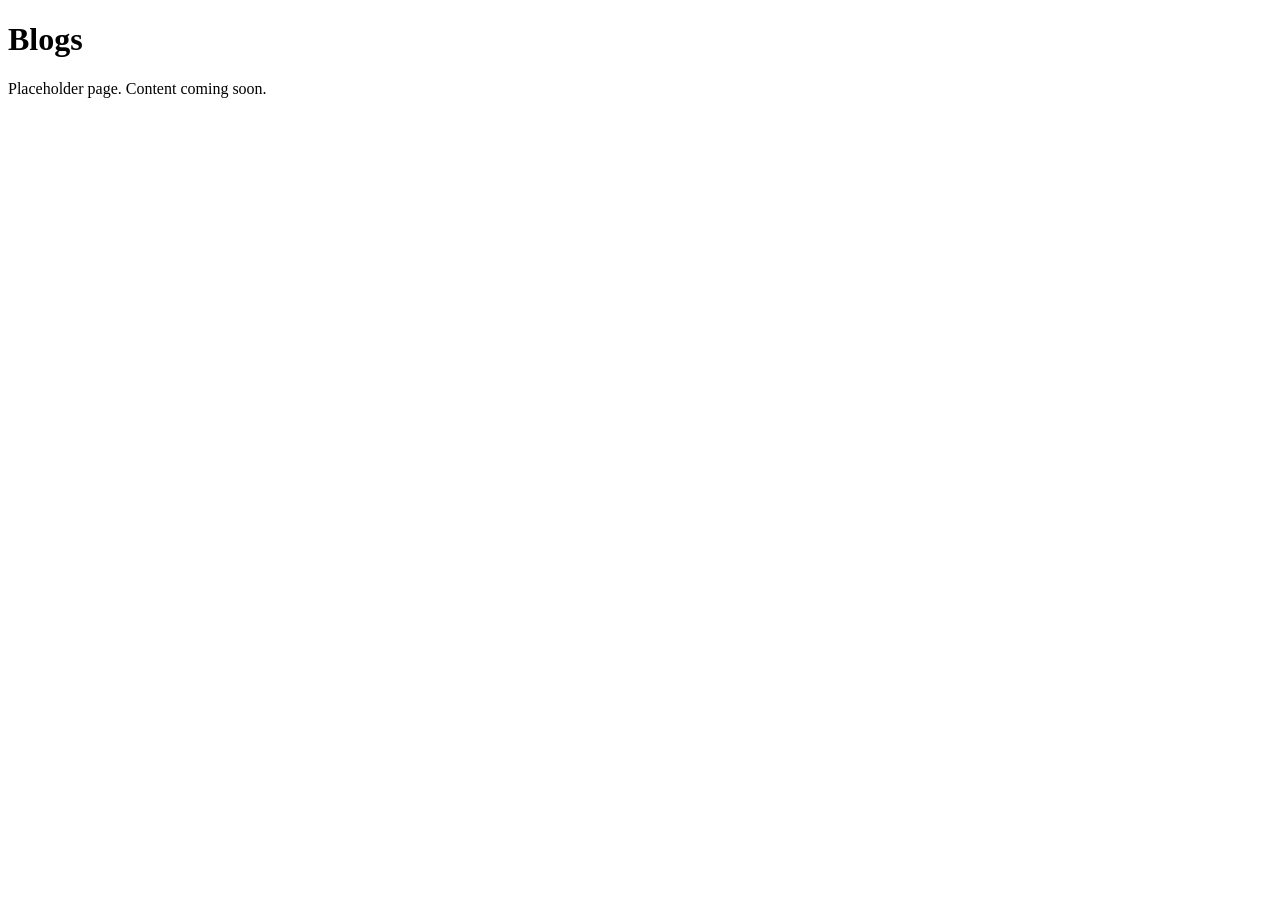
==== index.html @ 6981c480 "Add placeholder index.html" ====
<!DOCTYPE html>
<html lang="en">
<head>
    <meta charset="UTF-8">
    <meta name="viewport" content="width=device-width, initial-scale=1.0">
    <title>Blogs</title>
</head>
<body>
    <h1>Blogs</h1>
    <p>Placeholder page. Content coming soon.</p>
</body>
</html>
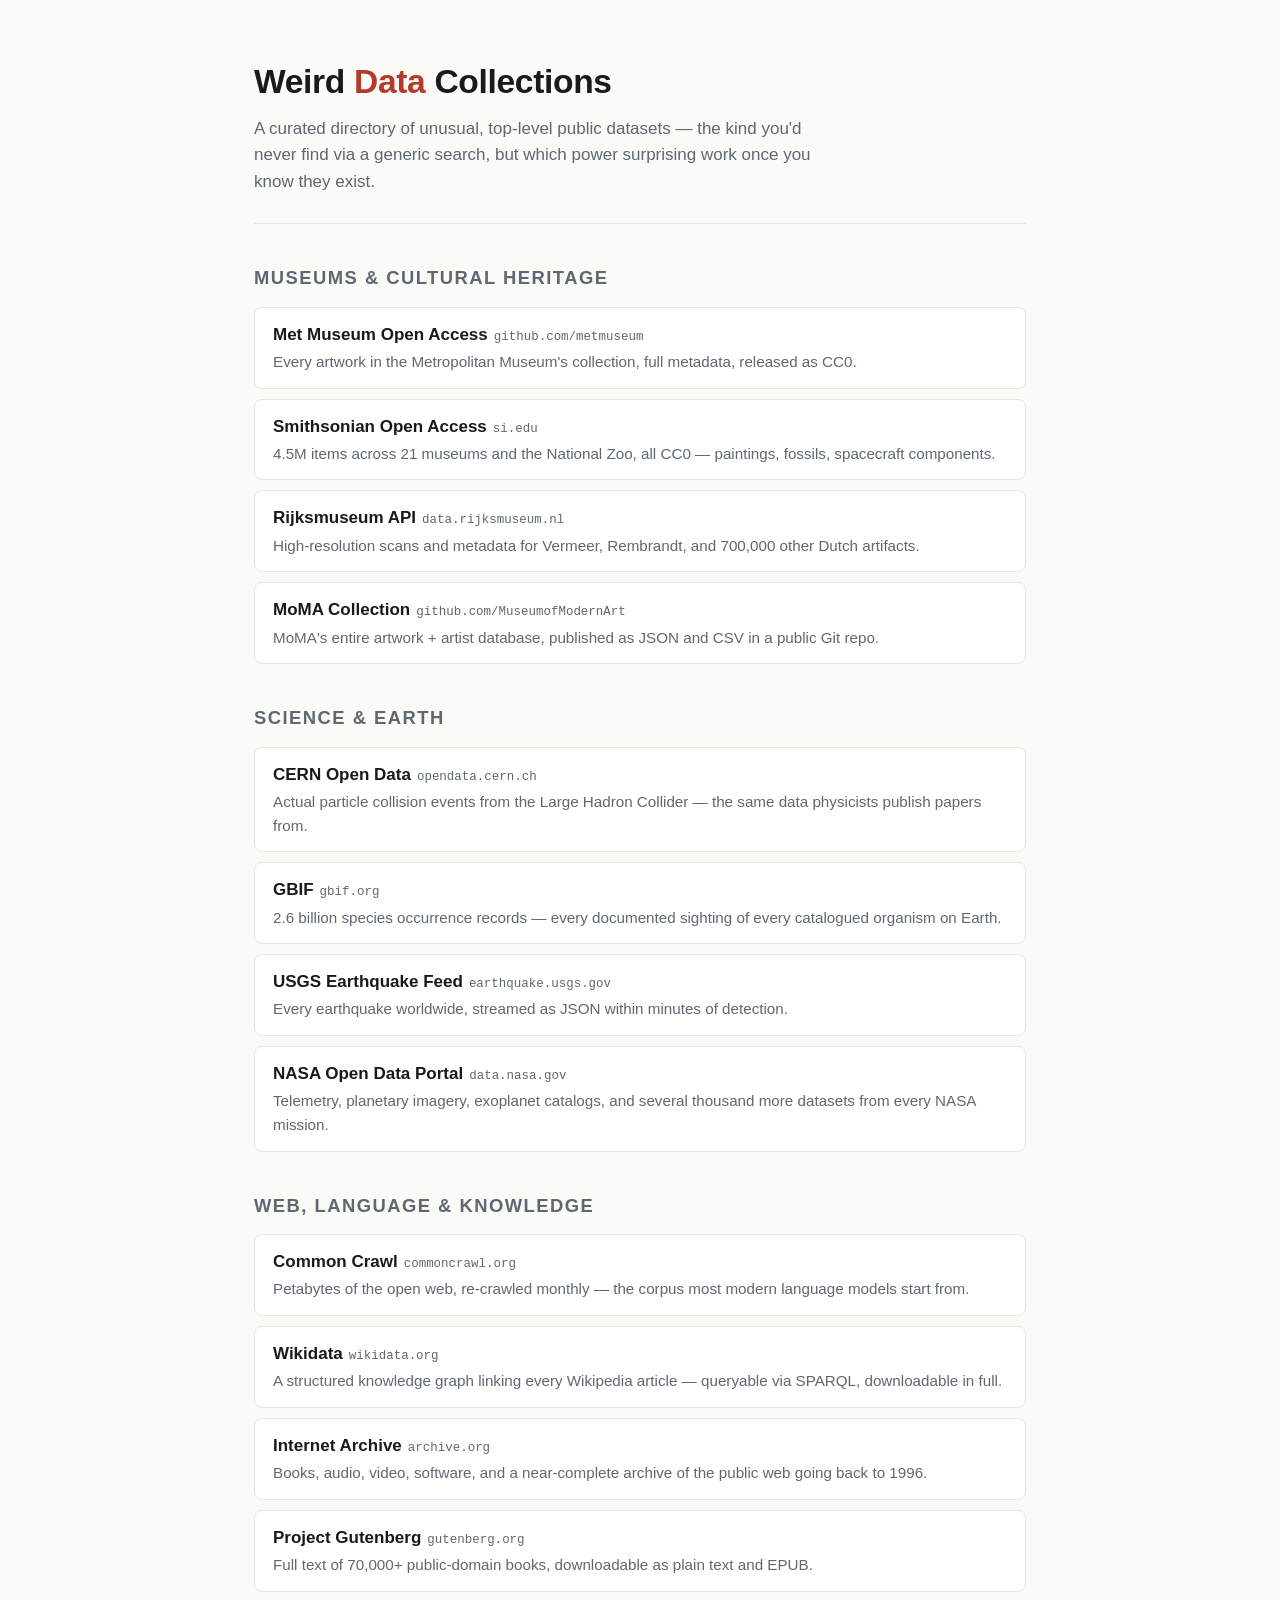
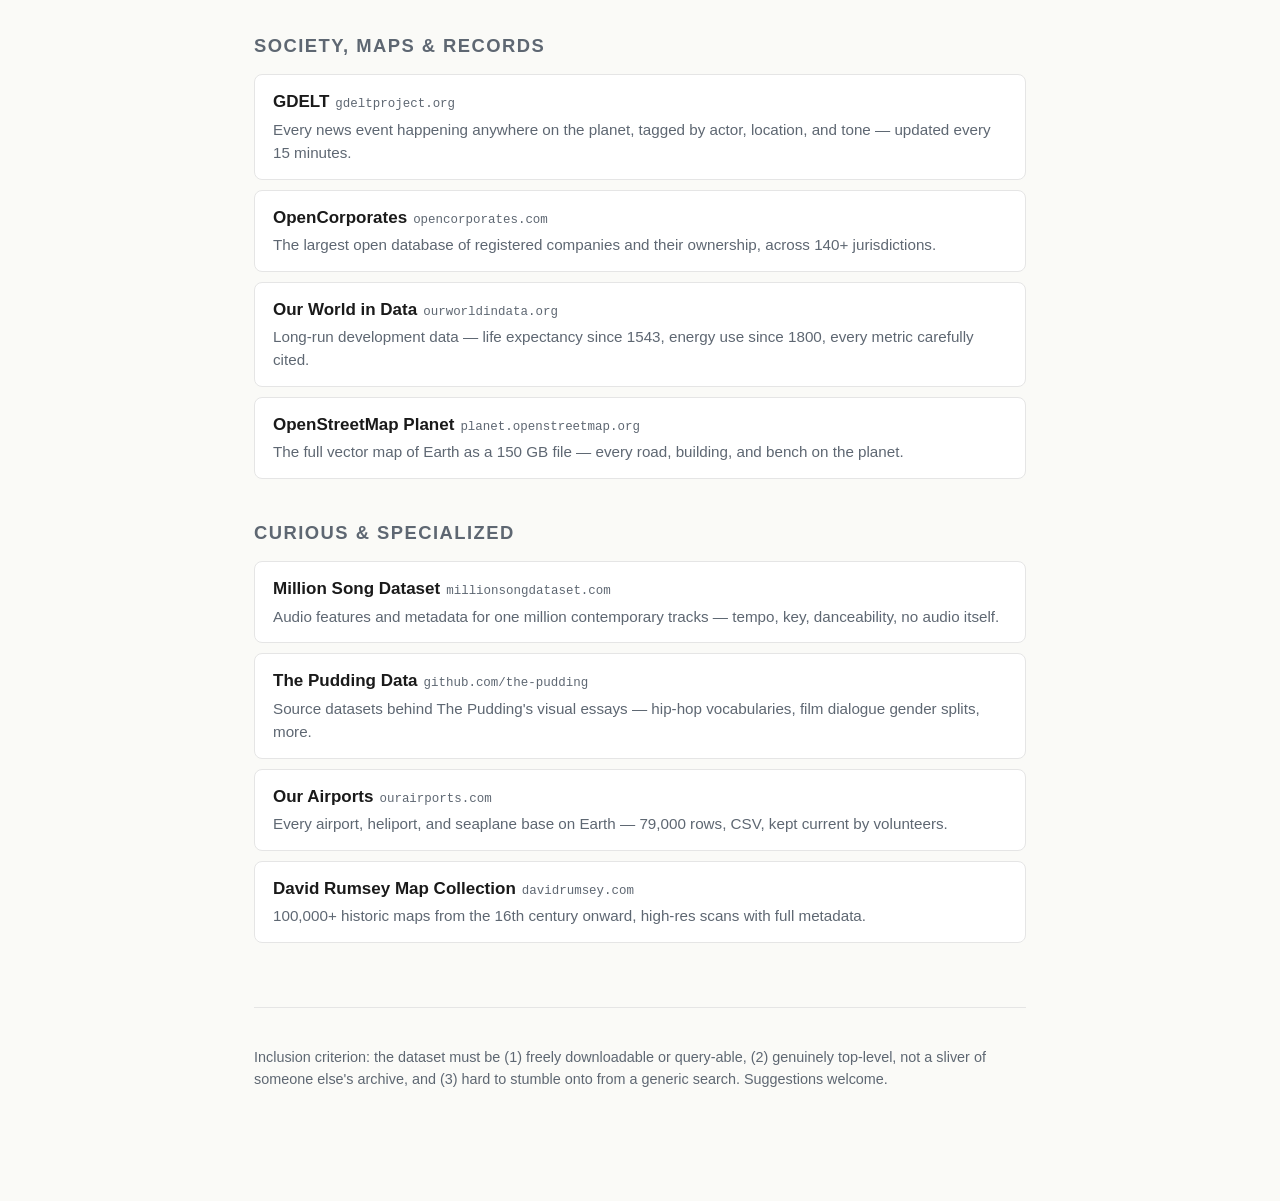
==== commit b16df243: "Replace placeholder with curated directory of unusual top-level datasets" ====
--- a/index.html
+++ b/index.html
@@ -3,10 +3,126 @@
 <head>
     <meta charset="UTF-8">
     <meta name="viewport" content="width=device-width, initial-scale=1.0">
-    <title>Blogs</title>
+    <title>Weird Data Collections — unusual, top-level public datasets</title>
+    <meta name="description" content="A curated directory of unusual, top-level public data collections: museum APIs, particle physics archives, biodiversity records, news event graphs, and more.">
+    <style>
+        :root {
+            --ink: #1a1a1a;
+            --muted: #5e6772;
+            --accent: #b53a2c;
+            --rule: #e5e5e5;
+            --bg: #fafaf7;
+            --card: #ffffff;
+        }
+        * { box-sizing: border-box; }
+        body {
+            margin: 0;
+            font-family: -apple-system, BlinkMacSystemFont, "Segoe UI", Roboto, Helvetica, Arial, sans-serif;
+            font-size: 17px;
+            line-height: 1.55;
+            color: var(--ink);
+            background: var(--bg);
+        }
+        .wrap { max-width: 820px; margin: 0 auto; padding: 56px 24px 96px; }
+        header { border-bottom: 1px solid var(--rule); padding-bottom: 28px; margin-bottom: 36px; }
+        h1 { font-size: 2.1rem; margin: 0 0 8px; letter-spacing: -0.01em; }
+        h1 .accent { color: var(--accent); }
+        .tagline { color: var(--muted); margin: 0; max-width: 60ch; }
+        h2 {
+            font-size: 1.15rem;
+            text-transform: uppercase;
+            letter-spacing: 0.08em;
+            color: var(--muted);
+            margin: 40px 0 14px;
+            font-weight: 600;
+        }
+        ul.collections { list-style: none; padding: 0; margin: 0; display: grid; gap: 10px; }
+        ul.collections li {
+            background: var(--card);
+            border: 1px solid var(--rule);
+            border-radius: 8px;
+            padding: 14px 18px;
+            transition: border-color 0.15s ease, transform 0.15s ease;
+        }
+        ul.collections li:hover { border-color: var(--accent); }
+        ul.collections a {
+            color: var(--ink);
+            text-decoration: none;
+            font-weight: 600;
+        }
+        ul.collections a:hover { color: var(--accent); }
+        ul.collections .desc {
+            display: block;
+            color: var(--muted);
+            font-size: 0.95rem;
+            margin-top: 2px;
+        }
+        ul.collections .host {
+            font-family: ui-monospace, SFMono-Regular, Menlo, monospace;
+            font-size: 0.78rem;
+            color: var(--muted);
+            margin-left: 6px;
+        }
+        footer {
+            margin-top: 64px;
+            padding-top: 24px;
+            border-top: 1px solid var(--rule);
+            color: var(--muted);
+            font-size: 0.9rem;
+        }
+        footer a { color: var(--muted); }
+    </style>
 </head>
 <body>
-    <h1>Blogs</h1>
-    <p>Placeholder page. Content coming soon.</p>
+    <div class="wrap">
+        <header>
+            <h1>Weird <span class="accent">Data</span> Collections</h1>
+            <p class="tagline">A curated directory of unusual, top-level public datasets — the kind you'd never find via a generic search, but which power surprising work once you know they exist.</p>
+        </header>
+
+        <h2>Museums &amp; Cultural Heritage</h2>
+        <ul class="collections">
+            <li><a href="https://github.com/metmuseum/openaccess">Met Museum Open Access</a><span class="host">github.com/metmuseum</span><span class="desc">Every artwork in the Metropolitan Museum's collection, full metadata, released as CC0.</span></li>
+            <li><a href="https://www.si.edu/openaccess">Smithsonian Open Access</a><span class="host">si.edu</span><span class="desc">4.5M items across 21 museums and the National Zoo, all CC0 — paintings, fossils, spacecraft components.</span></li>
+            <li><a href="https://data.rijksmuseum.nl/">Rijksmuseum API</a><span class="host">data.rijksmuseum.nl</span><span class="desc">High-resolution scans and metadata for Vermeer, Rembrandt, and 700,000 other Dutch artifacts.</span></li>
+            <li><a href="https://github.com/MuseumofModernArt/collection">MoMA Collection</a><span class="host">github.com/MuseumofModernArt</span><span class="desc">MoMA's entire artwork + artist database, published as JSON and CSV in a public Git repo.</span></li>
+        </ul>
+
+        <h2>Science &amp; Earth</h2>
+        <ul class="collections">
+            <li><a href="https://opendata.cern.ch/">CERN Open Data</a><span class="host">opendata.cern.ch</span><span class="desc">Actual particle collision events from the Large Hadron Collider — the same data physicists publish papers from.</span></li>
+            <li><a href="https://www.gbif.org/">GBIF</a><span class="host">gbif.org</span><span class="desc">2.6 billion species occurrence records — every documented sighting of every catalogued organism on Earth.</span></li>
+            <li><a href="https://earthquake.usgs.gov/earthquakes/feed/">USGS Earthquake Feed</a><span class="host">earthquake.usgs.gov</span><span class="desc">Every earthquake worldwide, streamed as JSON within minutes of detection.</span></li>
+            <li><a href="https://data.nasa.gov/">NASA Open Data Portal</a><span class="host">data.nasa.gov</span><span class="desc">Telemetry, planetary imagery, exoplanet catalogs, and several thousand more datasets from every NASA mission.</span></li>
+        </ul>
+
+        <h2>Web, Language &amp; Knowledge</h2>
+        <ul class="collections">
+            <li><a href="https://commoncrawl.org/">Common Crawl</a><span class="host">commoncrawl.org</span><span class="desc">Petabytes of the open web, re-crawled monthly — the corpus most modern language models start from.</span></li>
+            <li><a href="https://www.wikidata.org/">Wikidata</a><span class="host">wikidata.org</span><span class="desc">A structured knowledge graph linking every Wikipedia article — queryable via SPARQL, downloadable in full.</span></li>
+            <li><a href="https://archive.org/details/web">Internet Archive</a><span class="host">archive.org</span><span class="desc">Books, audio, video, software, and a near-complete archive of the public web going back to 1996.</span></li>
+            <li><a href="https://www.gutenberg.org/">Project Gutenberg</a><span class="host">gutenberg.org</span><span class="desc">Full text of 70,000+ public-domain books, downloadable as plain text and EPUB.</span></li>
+        </ul>
+
+        <h2>Society, Maps &amp; Records</h2>
+        <ul class="collections">
+            <li><a href="https://www.gdeltproject.org/">GDELT</a><span class="host">gdeltproject.org</span><span class="desc">Every news event happening anywhere on the planet, tagged by actor, location, and tone — updated every 15 minutes.</span></li>
+            <li><a href="https://opencorporates.com/">OpenCorporates</a><span class="host">opencorporates.com</span><span class="desc">The largest open database of registered companies and their ownership, across 140+ jurisdictions.</span></li>
+            <li><a href="https://ourworldindata.org/">Our World in Data</a><span class="host">ourworldindata.org</span><span class="desc">Long-run development data — life expectancy since 1543, energy use since 1800, every metric carefully cited.</span></li>
+            <li><a href="https://planet.openstreetmap.org/">OpenStreetMap Planet</a><span class="host">planet.openstreetmap.org</span><span class="desc">The full vector map of Earth as a 150 GB file — every road, building, and bench on the planet.</span></li>
+        </ul>
+
+        <h2>Curious &amp; Specialized</h2>
+        <ul class="collections">
+            <li><a href="http://millionsongdataset.com/">Million Song Dataset</a><span class="host">millionsongdataset.com</span><span class="desc">Audio features and metadata for one million contemporary tracks — tempo, key, danceability, no audio itself.</span></li>
+            <li><a href="https://github.com/the-pudding/data">The Pudding Data</a><span class="host">github.com/the-pudding</span><span class="desc">Source datasets behind The Pudding's visual essays — hip-hop vocabularies, film dialogue gender splits, more.</span></li>
+            <li><a href="https://ourairports.com/data/">Our Airports</a><span class="host">ourairports.com</span><span class="desc">Every airport, heliport, and seaplane base on Earth — 79,000 rows, CSV, kept current by volunteers.</span></li>
+            <li><a href="https://www.davidrumsey.com/">David Rumsey Map Collection</a><span class="host">davidrumsey.com</span><span class="desc">100,000+ historic maps from the 16th century onward, high-res scans with full metadata.</span></li>
+        </ul>
+
+        <footer>
+            <p>Inclusion criterion: the dataset must be (1) freely downloadable or query-able, (2) genuinely top-level, not a sliver of someone else's archive, and (3) hard to stumble onto from a generic search. Suggestions welcome.</p>
+        </footer>
+    </div>
 </body>
 </html>
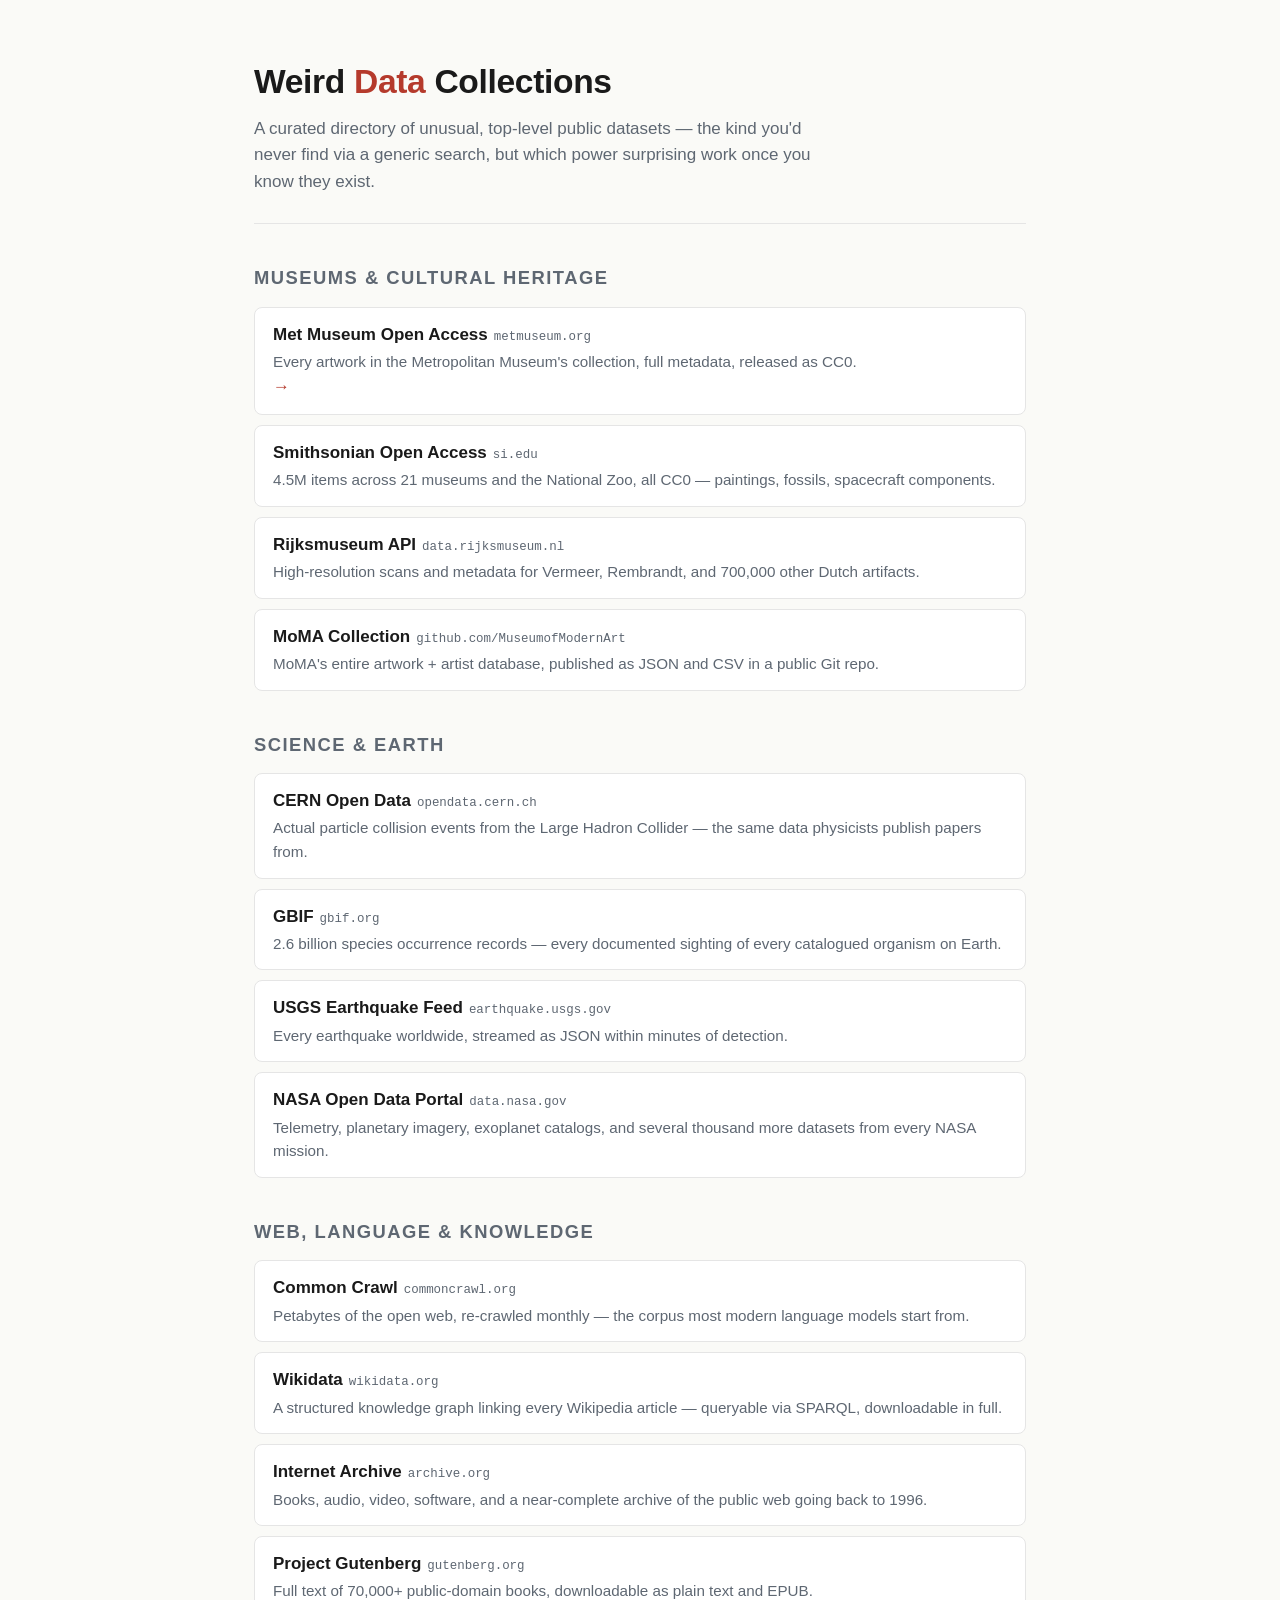
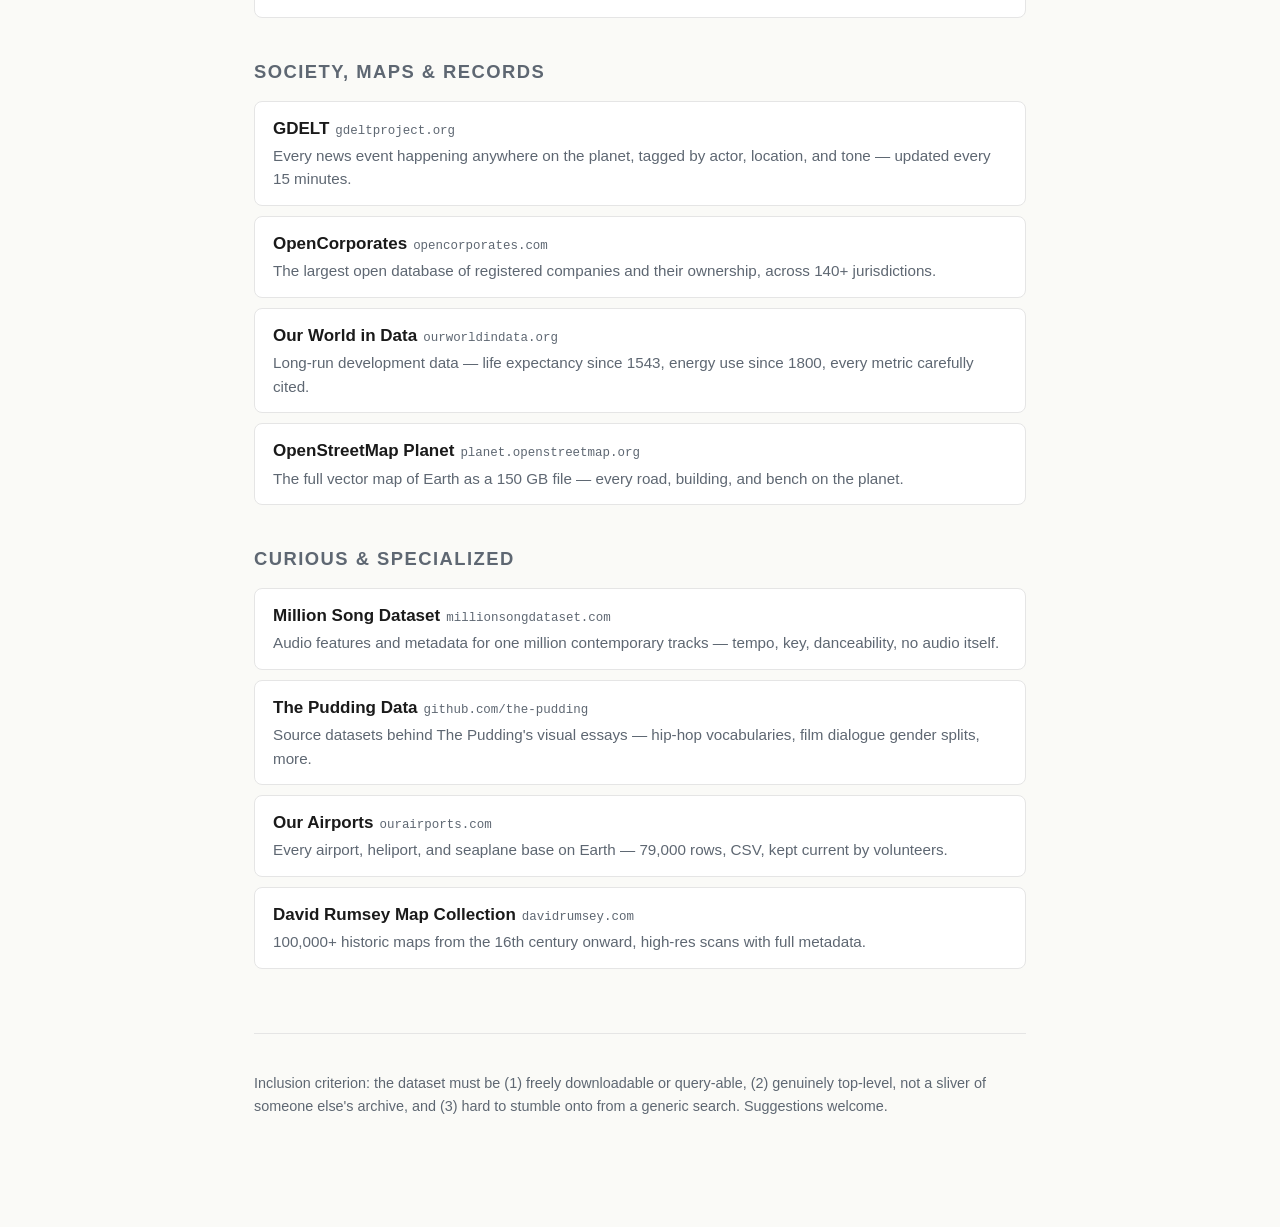
==== commit 6c37293d: "Add detail-page template + Met Museum first example; extract CSS to shared file" ====
--- a/index.html
+++ b/index.html
@@ -3,121 +3,122 @@
 <head>
     <meta charset="UTF-8">
     <meta name="viewport" content="width=device-width, initial-scale=1.0">
-    <title>Weird Data Collections — unusual, top-level public datasets</title>
-    <meta name="description" content="A curated directory of unusual, top-level public data collections: museum APIs, particle physics archives, biodiversity records, news event graphs, and more.">
-    <style>
-        :root {
-            --ink: #1a1a1a;
-            --muted: #5e6772;
-            --accent: #b53a2c;
-            --rule: #e5e5e5;
-            --bg: #fafaf7;
-            --card: #ffffff;
+    <title>Unusual Public Datasets — Curated Open Data Sources | Weird Data Collections</title>
+    <meta name="description" content="A curated directory of unusual, top-level public datasets — museum APIs, particle physics archives, biodiversity records, global news graphs, historic maps, and more open data sources for researchers and builders.">
+    <link rel="canonical" href="https://wierddatacollections.com/">
+    <meta name="robots" content="index, follow, max-image-preview:large">
+    <meta name="theme-color" content="#b53a2c">
+
+    <link rel="icon" type="image/svg+xml" href="/favicon.svg">
+    <link rel="stylesheet" href="/styles.css">
+
+    <meta property="og:type" content="website">
+    <meta property="og:site_name" content="Weird Data Collections">
+    <meta property="og:title" content="Unusual Public Datasets — Curated Open Data Sources">
+    <meta property="og:description" content="A curated directory of unusual, top-level public datasets for researchers and builders.">
+    <meta property="og:url" content="https://wierddatacollections.com/">
+    <meta property="og:image" content="https://wierddatacollections.com/og-image.png">
+    <meta property="og:image:width" content="1200">
+    <meta property="og:image:height" content="630">
+    <meta property="og:image:alt" content="Weird Data Collections — a curated directory of unusual top-level public datasets">
+
+    <meta name="twitter:card" content="summary_large_image">
+    <meta name="twitter:title" content="Unusual Public Datasets — Curated Open Data Sources">
+    <meta name="twitter:description" content="A curated directory of unusual, top-level public datasets for researchers and builders.">
+    <meta name="twitter:image" content="https://wierddatacollections.com/og-image.png">
+
+    <script type="application/ld+json">
+    {
+        "@context": "https://schema.org",
+        "@type": "WebSite",
+        "name": "Weird Data Collections",
+        "alternateName": "Unusual Public Datasets",
+        "url": "https://wierddatacollections.com/",
+        "description": "A curated directory of unusual, top-level public datasets for researchers and builders.",
+        "potentialAction": {
+            "@type": "SearchAction",
+            "target": "https://wierddatacollections.com/?q={search_term_string}",
+            "query-input": "required name=search_term_string"
         }
-        * { box-sizing: border-box; }
-        body {
-            margin: 0;
-            font-family: -apple-system, BlinkMacSystemFont, "Segoe UI", Roboto, Helvetica, Arial, sans-serif;
-            font-size: 17px;
-            line-height: 1.55;
-            color: var(--ink);
-            background: var(--bg);
-        }
-        .wrap { max-width: 820px; margin: 0 auto; padding: 56px 24px 96px; }
-        header { border-bottom: 1px solid var(--rule); padding-bottom: 28px; margin-bottom: 36px; }
-        h1 { font-size: 2.1rem; margin: 0 0 8px; letter-spacing: -0.01em; }
-        h1 .accent { color: var(--accent); }
-        .tagline { color: var(--muted); margin: 0; max-width: 60ch; }
-        h2 {
-            font-size: 1.15rem;
-            text-transform: uppercase;
-            letter-spacing: 0.08em;
-            color: var(--muted);
-            margin: 40px 0 14px;
-            font-weight: 600;
-        }
-        ul.collections { list-style: none; padding: 0; margin: 0; display: grid; gap: 10px; }
-        ul.collections li {
-            background: var(--card);
-            border: 1px solid var(--rule);
-            border-radius: 8px;
-            padding: 14px 18px;
-            transition: border-color 0.15s ease, transform 0.15s ease;
-        }
-        ul.collections li:hover { border-color: var(--accent); }
-        ul.collections a {
-            color: var(--ink);
-            text-decoration: none;
-            font-weight: 600;
-        }
-        ul.collections a:hover { color: var(--accent); }
-        ul.collections .desc {
-            display: block;
-            color: var(--muted);
-            font-size: 0.95rem;
-            margin-top: 2px;
-        }
-        ul.collections .host {
-            font-family: ui-monospace, SFMono-Regular, Menlo, monospace;
-            font-size: 0.78rem;
-            color: var(--muted);
-            margin-left: 6px;
-        }
-        footer {
-            margin-top: 64px;
-            padding-top: 24px;
-            border-top: 1px solid var(--rule);
-            color: var(--muted);
-            font-size: 0.9rem;
-        }
-        footer a { color: var(--muted); }
-    </style>
+    }
+    </script>
+    <script type="application/ld+json">
+    {
+        "@context": "https://schema.org",
+        "@type": "ItemList",
+        "name": "Curated unusual public datasets",
+        "description": "Top-level open data collections grouped by domain.",
+        "numberOfItems": 20,
+        "itemListElement": [
+            { "@type": "ListItem", "position": 1, "name": "Met Museum Open Access", "url": "https://wierddatacollections.com/datasets/met-museum-open-access/" },
+            { "@type": "ListItem", "position": 2, "name": "Smithsonian Open Access", "url": "https://www.si.edu/openaccess" },
+            { "@type": "ListItem", "position": 3, "name": "Rijksmuseum API", "url": "https://data.rijksmuseum.nl/" },
+            { "@type": "ListItem", "position": 4, "name": "MoMA Collection", "url": "https://github.com/MuseumofModernArt/collection" },
+            { "@type": "ListItem", "position": 5, "name": "CERN Open Data", "url": "https://opendata.cern.ch/" },
+            { "@type": "ListItem", "position": 6, "name": "GBIF", "url": "https://www.gbif.org/" },
+            { "@type": "ListItem", "position": 7, "name": "USGS Earthquake Feed", "url": "https://earthquake.usgs.gov/earthquakes/feed/" },
+            { "@type": "ListItem", "position": 8, "name": "NASA Open Data Portal", "url": "https://data.nasa.gov/" },
+            { "@type": "ListItem", "position": 9, "name": "Common Crawl", "url": "https://commoncrawl.org/" },
+            { "@type": "ListItem", "position": 10, "name": "Wikidata", "url": "https://www.wikidata.org/" },
+            { "@type": "ListItem", "position": 11, "name": "Internet Archive", "url": "https://archive.org/details/web" },
+            { "@type": "ListItem", "position": 12, "name": "Project Gutenberg", "url": "https://www.gutenberg.org/" },
+            { "@type": "ListItem", "position": 13, "name": "GDELT", "url": "https://www.gdeltproject.org/" },
+            { "@type": "ListItem", "position": 14, "name": "OpenCorporates", "url": "https://opencorporates.com/" },
+            { "@type": "ListItem", "position": 15, "name": "Our World in Data", "url": "https://ourworldindata.org/" },
+            { "@type": "ListItem", "position": 16, "name": "OpenStreetMap Planet", "url": "https://planet.openstreetmap.org/" },
+            { "@type": "ListItem", "position": 17, "name": "Million Song Dataset", "url": "http://millionsongdataset.com/" },
+            { "@type": "ListItem", "position": 18, "name": "The Pudding Data", "url": "https://github.com/the-pudding/data" },
+            { "@type": "ListItem", "position": 19, "name": "Our Airports", "url": "https://ourairports.com/data/" },
+            { "@type": "ListItem", "position": 20, "name": "David Rumsey Map Collection", "url": "https://www.davidrumsey.com/" }
+        ]
+    }
+    </script>
 </head>
 <body>
     <div class="wrap">
-        <header>
-            <h1>Weird <span class="accent">Data</span> Collections</h1>
+        <header class="site">
+            <h1><a href="/">Weird <span class="accent">Data</span> Collections</a></h1>
             <p class="tagline">A curated directory of unusual, top-level public datasets — the kind you'd never find via a generic search, but which power surprising work once you know they exist.</p>
         </header>
 
         <h2>Museums &amp; Cultural Heritage</h2>
         <ul class="collections">
-            <li><a href="https://github.com/metmuseum/openaccess">Met Museum Open Access</a><span class="host">github.com/metmuseum</span><span class="desc">Every artwork in the Metropolitan Museum's collection, full metadata, released as CC0.</span></li>
-            <li><a href="https://www.si.edu/openaccess">Smithsonian Open Access</a><span class="host">si.edu</span><span class="desc">4.5M items across 21 museums and the National Zoo, all CC0 — paintings, fossils, spacecraft components.</span></li>
-            <li><a href="https://data.rijksmuseum.nl/">Rijksmuseum API</a><span class="host">data.rijksmuseum.nl</span><span class="desc">High-resolution scans and metadata for Vermeer, Rembrandt, and 700,000 other Dutch artifacts.</span></li>
-            <li><a href="https://github.com/MuseumofModernArt/collection">MoMA Collection</a><span class="host">github.com/MuseumofModernArt</span><span class="desc">MoMA's entire artwork + artist database, published as JSON and CSV in a public Git repo.</span></li>
+            <li class="has-detail"><a class="title" href="/datasets/met-museum-open-access/">Met Museum Open Access</a><span class="host">metmuseum.org</span><span class="desc">Every artwork in the Metropolitan Museum's collection, full metadata, released as CC0.</span></li>
+            <li><a class="title" href="https://www.si.edu/openaccess">Smithsonian Open Access</a><span class="host">si.edu</span><span class="desc">4.5M items across 21 museums and the National Zoo, all CC0 — paintings, fossils, spacecraft components.</span></li>
+            <li><a class="title" href="https://data.rijksmuseum.nl/">Rijksmuseum API</a><span class="host">data.rijksmuseum.nl</span><span class="desc">High-resolution scans and metadata for Vermeer, Rembrandt, and 700,000 other Dutch artifacts.</span></li>
+            <li><a class="title" href="https://github.com/MuseumofModernArt/collection">MoMA Collection</a><span class="host">github.com/MuseumofModernArt</span><span class="desc">MoMA's entire artwork + artist database, published as JSON and CSV in a public Git repo.</span></li>
         </ul>
 
         <h2>Science &amp; Earth</h2>
         <ul class="collections">
-            <li><a href="https://opendata.cern.ch/">CERN Open Data</a><span class="host">opendata.cern.ch</span><span class="desc">Actual particle collision events from the Large Hadron Collider — the same data physicists publish papers from.</span></li>
-            <li><a href="https://www.gbif.org/">GBIF</a><span class="host">gbif.org</span><span class="desc">2.6 billion species occurrence records — every documented sighting of every catalogued organism on Earth.</span></li>
-            <li><a href="https://earthquake.usgs.gov/earthquakes/feed/">USGS Earthquake Feed</a><span class="host">earthquake.usgs.gov</span><span class="desc">Every earthquake worldwide, streamed as JSON within minutes of detection.</span></li>
-            <li><a href="https://data.nasa.gov/">NASA Open Data Portal</a><span class="host">data.nasa.gov</span><span class="desc">Telemetry, planetary imagery, exoplanet catalogs, and several thousand more datasets from every NASA mission.</span></li>
+            <li><a class="title" href="https://opendata.cern.ch/">CERN Open Data</a><span class="host">opendata.cern.ch</span><span class="desc">Actual particle collision events from the Large Hadron Collider — the same data physicists publish papers from.</span></li>
+            <li><a class="title" href="https://www.gbif.org/">GBIF</a><span class="host">gbif.org</span><span class="desc">2.6 billion species occurrence records — every documented sighting of every catalogued organism on Earth.</span></li>
+            <li><a class="title" href="https://earthquake.usgs.gov/earthquakes/feed/">USGS Earthquake Feed</a><span class="host">earthquake.usgs.gov</span><span class="desc">Every earthquake worldwide, streamed as JSON within minutes of detection.</span></li>
+            <li><a class="title" href="https://data.nasa.gov/">NASA Open Data Portal</a><span class="host">data.nasa.gov</span><span class="desc">Telemetry, planetary imagery, exoplanet catalogs, and several thousand more datasets from every NASA mission.</span></li>
         </ul>
 
         <h2>Web, Language &amp; Knowledge</h2>
         <ul class="collections">
-            <li><a href="https://commoncrawl.org/">Common Crawl</a><span class="host">commoncrawl.org</span><span class="desc">Petabytes of the open web, re-crawled monthly — the corpus most modern language models start from.</span></li>
-            <li><a href="https://www.wikidata.org/">Wikidata</a><span class="host">wikidata.org</span><span class="desc">A structured knowledge graph linking every Wikipedia article — queryable via SPARQL, downloadable in full.</span></li>
-            <li><a href="https://archive.org/details/web">Internet Archive</a><span class="host">archive.org</span><span class="desc">Books, audio, video, software, and a near-complete archive of the public web going back to 1996.</span></li>
-            <li><a href="https://www.gutenberg.org/">Project Gutenberg</a><span class="host">gutenberg.org</span><span class="desc">Full text of 70,000+ public-domain books, downloadable as plain text and EPUB.</span></li>
+            <li><a class="title" href="https://commoncrawl.org/">Common Crawl</a><span class="host">commoncrawl.org</span><span class="desc">Petabytes of the open web, re-crawled monthly — the corpus most modern language models start from.</span></li>
+            <li><a class="title" href="https://www.wikidata.org/">Wikidata</a><span class="host">wikidata.org</span><span class="desc">A structured knowledge graph linking every Wikipedia article — queryable via SPARQL, downloadable in full.</span></li>
+            <li><a class="title" href="https://archive.org/details/web">Internet Archive</a><span class="host">archive.org</span><span class="desc">Books, audio, video, software, and a near-complete archive of the public web going back to 1996.</span></li>
+            <li><a class="title" href="https://www.gutenberg.org/">Project Gutenberg</a><span class="host">gutenberg.org</span><span class="desc">Full text of 70,000+ public-domain books, downloadable as plain text and EPUB.</span></li>
         </ul>
 
         <h2>Society, Maps &amp; Records</h2>
         <ul class="collections">
-            <li><a href="https://www.gdeltproject.org/">GDELT</a><span class="host">gdeltproject.org</span><span class="desc">Every news event happening anywhere on the planet, tagged by actor, location, and tone — updated every 15 minutes.</span></li>
-            <li><a href="https://opencorporates.com/">OpenCorporates</a><span class="host">opencorporates.com</span><span class="desc">The largest open database of registered companies and their ownership, across 140+ jurisdictions.</span></li>
-            <li><a href="https://ourworldindata.org/">Our World in Data</a><span class="host">ourworldindata.org</span><span class="desc">Long-run development data — life expectancy since 1543, energy use since 1800, every metric carefully cited.</span></li>
-            <li><a href="https://planet.openstreetmap.org/">OpenStreetMap Planet</a><span class="host">planet.openstreetmap.org</span><span class="desc">The full vector map of Earth as a 150 GB file — every road, building, and bench on the planet.</span></li>
+            <li><a class="title" href="https://www.gdeltproject.org/">GDELT</a><span class="host">gdeltproject.org</span><span class="desc">Every news event happening anywhere on the planet, tagged by actor, location, and tone — updated every 15 minutes.</span></li>
+            <li><a class="title" href="https://opencorporates.com/">OpenCorporates</a><span class="host">opencorporates.com</span><span class="desc">The largest open database of registered companies and their ownership, across 140+ jurisdictions.</span></li>
+            <li><a class="title" href="https://ourworldindata.org/">Our World in Data</a><span class="host">ourworldindata.org</span><span class="desc">Long-run development data — life expectancy since 1543, energy use since 1800, every metric carefully cited.</span></li>
+            <li><a class="title" href="https://planet.openstreetmap.org/">OpenStreetMap Planet</a><span class="host">planet.openstreetmap.org</span><span class="desc">The full vector map of Earth as a 150 GB file — every road, building, and bench on the planet.</span></li>
         </ul>
 
         <h2>Curious &amp; Specialized</h2>
         <ul class="collections">
-            <li><a href="http://millionsongdataset.com/">Million Song Dataset</a><span class="host">millionsongdataset.com</span><span class="desc">Audio features and metadata for one million contemporary tracks — tempo, key, danceability, no audio itself.</span></li>
-            <li><a href="https://github.com/the-pudding/data">The Pudding Data</a><span class="host">github.com/the-pudding</span><span class="desc">Source datasets behind The Pudding's visual essays — hip-hop vocabularies, film dialogue gender splits, more.</span></li>
-            <li><a href="https://ourairports.com/data/">Our Airports</a><span class="host">ourairports.com</span><span class="desc">Every airport, heliport, and seaplane base on Earth — 79,000 rows, CSV, kept current by volunteers.</span></li>
-            <li><a href="https://www.davidrumsey.com/">David Rumsey Map Collection</a><span class="host">davidrumsey.com</span><span class="desc">100,000+ historic maps from the 16th century onward, high-res scans with full metadata.</span></li>
+            <li><a class="title" href="http://millionsongdataset.com/">Million Song Dataset</a><span class="host">millionsongdataset.com</span><span class="desc">Audio features and metadata for one million contemporary tracks — tempo, key, danceability, no audio itself.</span></li>
+            <li><a class="title" href="https://github.com/the-pudding/data">The Pudding Data</a><span class="host">github.com/the-pudding</span><span class="desc">Source datasets behind The Pudding's visual essays — hip-hop vocabularies, film dialogue gender splits, more.</span></li>
+            <li><a class="title" href="https://ourairports.com/data/">Our Airports</a><span class="host">ourairports.com</span><span class="desc">Every airport, heliport, and seaplane base on Earth — 79,000 rows, CSV, kept current by volunteers.</span></li>
+            <li><a class="title" href="https://www.davidrumsey.com/">David Rumsey Map Collection</a><span class="host">davidrumsey.com</span><span class="desc">100,000+ historic maps from the 16th century onward, high-res scans with full metadata.</span></li>
         </ul>
 
         <footer>
--- a/styles.css
+++ b/styles.css
@@ -0,0 +1,132 @@
+:root {
+    --ink: #1a1a1a;
+    --muted: #5e6772;
+    --accent: #b53a2c;
+    --rule: #e5e5e5;
+    --bg: #fafaf7;
+    --card: #ffffff;
+}
+* { box-sizing: border-box; }
+body {
+    margin: 0;
+    font-family: -apple-system, BlinkMacSystemFont, "Segoe UI", Roboto, Helvetica, Arial, sans-serif;
+    font-size: 17px;
+    line-height: 1.55;
+    color: var(--ink);
+    background: var(--bg);
+}
+.wrap { max-width: 820px; margin: 0 auto; padding: 56px 24px 96px; }
+
+a { color: var(--accent); }
+
+header.site { border-bottom: 1px solid var(--rule); padding-bottom: 28px; margin-bottom: 36px; }
+header.site h1 { font-size: 2.1rem; margin: 0 0 8px; letter-spacing: -0.01em; }
+header.site h1 a { color: var(--ink); text-decoration: none; }
+header.site h1 .accent { color: var(--accent); }
+header.site .tagline { color: var(--muted); margin: 0; max-width: 60ch; }
+
+h2 {
+    font-size: 1.15rem;
+    text-transform: uppercase;
+    letter-spacing: 0.08em;
+    color: var(--muted);
+    margin: 40px 0 14px;
+    font-weight: 600;
+}
+
+ul.collections { list-style: none; padding: 0; margin: 0; display: grid; gap: 10px; }
+ul.collections li {
+    background: var(--card);
+    border: 1px solid var(--rule);
+    border-radius: 8px;
+    padding: 14px 18px;
+    transition: border-color 0.15s ease;
+}
+ul.collections li:hover { border-color: var(--accent); }
+ul.collections a.title {
+    color: var(--ink);
+    text-decoration: none;
+    font-weight: 600;
+}
+ul.collections a.title:hover { color: var(--accent); }
+ul.collections .desc {
+    display: block;
+    color: var(--muted);
+    font-size: 0.95rem;
+    margin-top: 2px;
+}
+ul.collections .host {
+    font-family: ui-monospace, SFMono-Regular, Menlo, monospace;
+    font-size: 0.78rem;
+    color: var(--muted);
+    margin-left: 6px;
+}
+ul.collections .has-detail::after {
+    content: " →";
+    color: var(--accent);
+    font-weight: 600;
+}
+
+nav.crumb { font-size: 0.9rem; color: var(--muted); margin-bottom: 24px; }
+nav.crumb a { color: var(--muted); text-decoration: none; border-bottom: 1px dotted var(--muted); }
+nav.crumb a:hover { color: var(--accent); border-bottom-color: var(--accent); }
+
+article h1 { font-size: 2.2rem; margin: 0 0 6px; letter-spacing: -0.01em; }
+article .subtitle { color: var(--muted); margin: 0 0 36px; font-size: 1.05rem; max-width: 60ch; }
+article h3 { margin-top: 40px; font-size: 1.25rem; }
+article p { margin: 14px 0; }
+article ul.body { padding-left: 22px; }
+article ul.body li { margin: 6px 0; }
+article code, article pre {
+    font-family: ui-monospace, SFMono-Regular, Menlo, monospace;
+    font-size: 0.9em;
+}
+article pre {
+    background: #f3f1ec;
+    padding: 14px 16px;
+    border-radius: 6px;
+    overflow-x: auto;
+    line-height: 1.45;
+}
+article code:not(pre code) {
+    background: #f3f1ec;
+    padding: 1px 6px;
+    border-radius: 3px;
+}
+
+table.facts {
+    width: 100%;
+    border-collapse: collapse;
+    margin: 24px 0;
+    background: var(--card);
+    border: 1px solid var(--rule);
+    border-radius: 8px;
+    overflow: hidden;
+}
+table.facts th, table.facts td {
+    text-align: left;
+    padding: 10px 14px;
+    border-bottom: 1px solid var(--rule);
+    font-size: 0.95rem;
+}
+table.facts tr:last-child th, table.facts tr:last-child td { border-bottom: 0; }
+table.facts th {
+    width: 32%;
+    color: var(--muted);
+    font-weight: 500;
+    background: #f7f5f0;
+}
+
+.sources { margin-top: 36px; padding: 18px 20px; background: var(--card); border: 1px solid var(--rule); border-radius: 8px; }
+.sources h3 { margin: 0 0 10px; font-size: 1rem; text-transform: uppercase; letter-spacing: 0.08em; color: var(--muted); }
+.sources ul { margin: 0; padding-left: 20px; }
+.sources li { margin: 4px 0; }
+
+footer {
+    margin-top: 64px;
+    padding-top: 24px;
+    border-top: 1px solid var(--rule);
+    color: var(--muted);
+    font-size: 0.9rem;
+}
+footer a { color: var(--muted); }
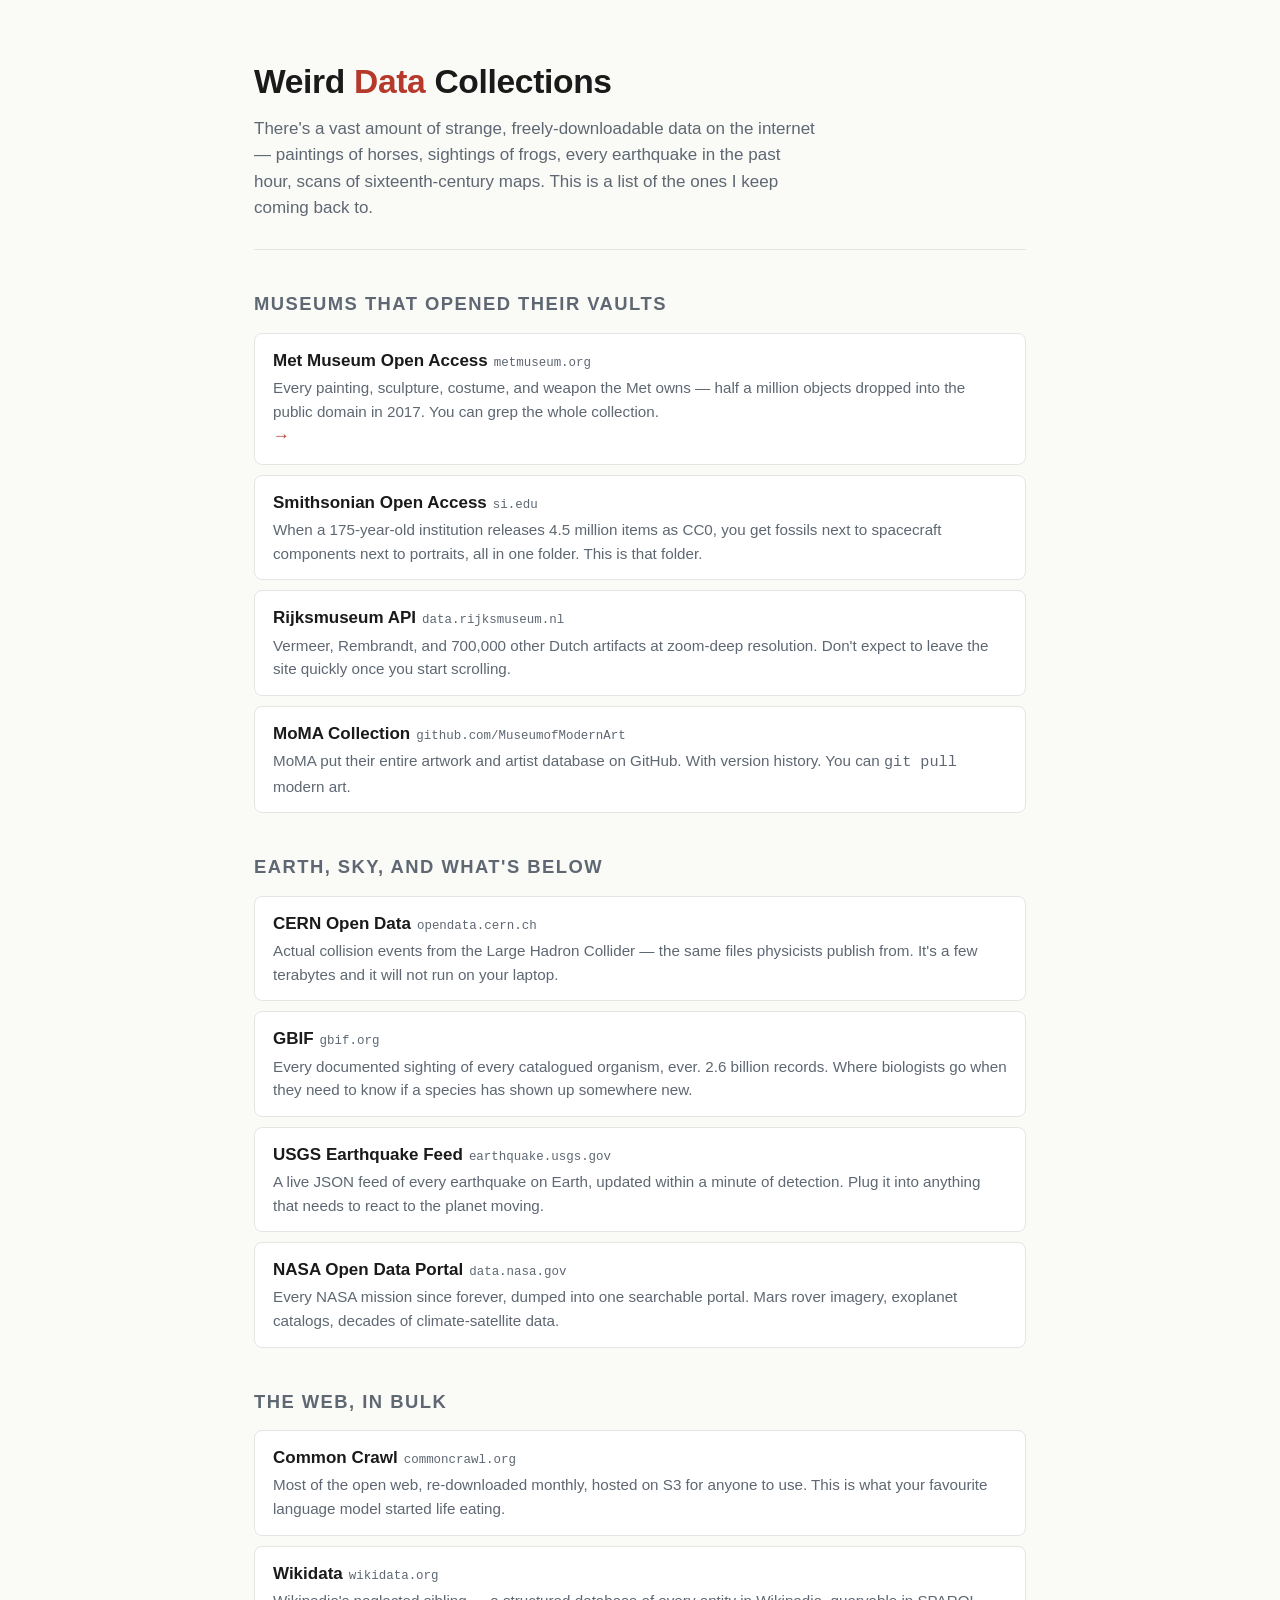
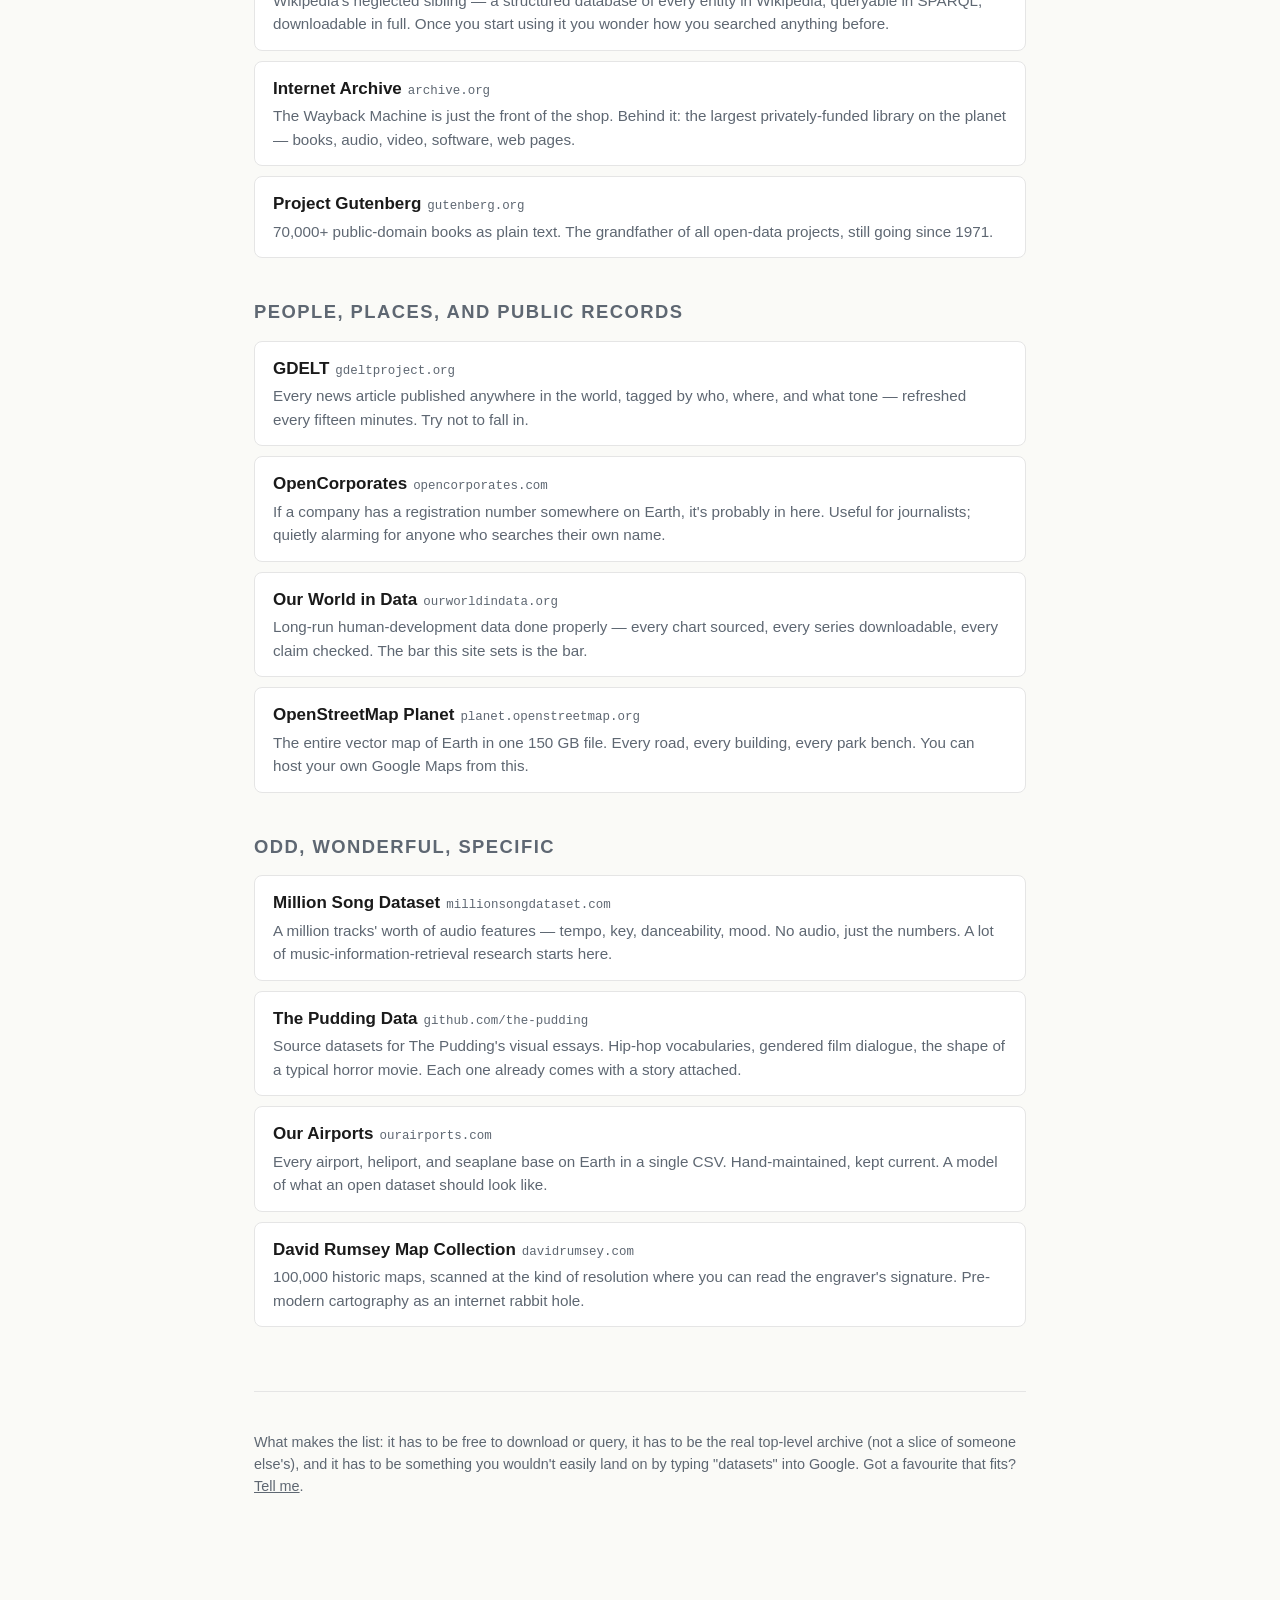
==== commit 73dc0fc5: "Rewrite copy in warmer, human voice — keep SEO metadata intact" ====
--- a/index.html
+++ b/index.html
@@ -78,51 +78,51 @@
     <div class="wrap">
         <header class="site">
             <h1><a href="/">Weird <span class="accent">Data</span> Collections</a></h1>
-            <p class="tagline">A curated directory of unusual, top-level public datasets — the kind you'd never find via a generic search, but which power surprising work once you know they exist.</p>
+            <p class="tagline">There's a vast amount of strange, freely-downloadable data on the internet — paintings of horses, sightings of frogs, every earthquake in the past hour, scans of sixteenth-century maps. This is a list of the ones I keep coming back to.</p>
         </header>
 
-        <h2>Museums &amp; Cultural Heritage</h2>
+        <h2>Museums That Opened Their Vaults</h2>
         <ul class="collections">
-            <li class="has-detail"><a class="title" href="/datasets/met-museum-open-access/">Met Museum Open Access</a><span class="host">metmuseum.org</span><span class="desc">Every artwork in the Metropolitan Museum's collection, full metadata, released as CC0.</span></li>
-            <li><a class="title" href="https://www.si.edu/openaccess">Smithsonian Open Access</a><span class="host">si.edu</span><span class="desc">4.5M items across 21 museums and the National Zoo, all CC0 — paintings, fossils, spacecraft components.</span></li>
-            <li><a class="title" href="https://data.rijksmuseum.nl/">Rijksmuseum API</a><span class="host">data.rijksmuseum.nl</span><span class="desc">High-resolution scans and metadata for Vermeer, Rembrandt, and 700,000 other Dutch artifacts.</span></li>
-            <li><a class="title" href="https://github.com/MuseumofModernArt/collection">MoMA Collection</a><span class="host">github.com/MuseumofModernArt</span><span class="desc">MoMA's entire artwork + artist database, published as JSON and CSV in a public Git repo.</span></li>
+            <li class="has-detail"><a class="title" href="/datasets/met-museum-open-access/">Met Museum Open Access</a><span class="host">metmuseum.org</span><span class="desc">Every painting, sculpture, costume, and weapon the Met owns — half a million objects dropped into the public domain in 2017. You can grep the whole collection.</span></li>
+            <li><a class="title" href="https://www.si.edu/openaccess">Smithsonian Open Access</a><span class="host">si.edu</span><span class="desc">When a 175-year-old institution releases 4.5 million items as CC0, you get fossils next to spacecraft components next to portraits, all in one folder. This is that folder.</span></li>
+            <li><a class="title" href="https://data.rijksmuseum.nl/">Rijksmuseum API</a><span class="host">data.rijksmuseum.nl</span><span class="desc">Vermeer, Rembrandt, and 700,000 other Dutch artifacts at zoom-deep resolution. Don't expect to leave the site quickly once you start scrolling.</span></li>
+            <li><a class="title" href="https://github.com/MuseumofModernArt/collection">MoMA Collection</a><span class="host">github.com/MuseumofModernArt</span><span class="desc">MoMA put their entire artwork and artist database on GitHub. With version history. You can <code>git pull</code> modern art.</span></li>
         </ul>
 
-        <h2>Science &amp; Earth</h2>
+        <h2>Earth, Sky, and What's Below</h2>
         <ul class="collections">
-            <li><a class="title" href="https://opendata.cern.ch/">CERN Open Data</a><span class="host">opendata.cern.ch</span><span class="desc">Actual particle collision events from the Large Hadron Collider — the same data physicists publish papers from.</span></li>
-            <li><a class="title" href="https://www.gbif.org/">GBIF</a><span class="host">gbif.org</span><span class="desc">2.6 billion species occurrence records — every documented sighting of every catalogued organism on Earth.</span></li>
-            <li><a class="title" href="https://earthquake.usgs.gov/earthquakes/feed/">USGS Earthquake Feed</a><span class="host">earthquake.usgs.gov</span><span class="desc">Every earthquake worldwide, streamed as JSON within minutes of detection.</span></li>
-            <li><a class="title" href="https://data.nasa.gov/">NASA Open Data Portal</a><span class="host">data.nasa.gov</span><span class="desc">Telemetry, planetary imagery, exoplanet catalogs, and several thousand more datasets from every NASA mission.</span></li>
+            <li><a class="title" href="https://opendata.cern.ch/">CERN Open Data</a><span class="host">opendata.cern.ch</span><span class="desc">Actual collision events from the Large Hadron Collider — the same files physicists publish from. It's a few terabytes and it will not run on your laptop.</span></li>
+            <li><a class="title" href="https://www.gbif.org/">GBIF</a><span class="host">gbif.org</span><span class="desc">Every documented sighting of every catalogued organism, ever. 2.6 billion records. Where biologists go when they need to know if a species has shown up somewhere new.</span></li>
+            <li><a class="title" href="https://earthquake.usgs.gov/earthquakes/feed/">USGS Earthquake Feed</a><span class="host">earthquake.usgs.gov</span><span class="desc">A live JSON feed of every earthquake on Earth, updated within a minute of detection. Plug it into anything that needs to react to the planet moving.</span></li>
+            <li><a class="title" href="https://data.nasa.gov/">NASA Open Data Portal</a><span class="host">data.nasa.gov</span><span class="desc">Every NASA mission since forever, dumped into one searchable portal. Mars rover imagery, exoplanet catalogs, decades of climate-satellite data.</span></li>
         </ul>
 
-        <h2>Web, Language &amp; Knowledge</h2>
+        <h2>The Web, In Bulk</h2>
         <ul class="collections">
-            <li><a class="title" href="https://commoncrawl.org/">Common Crawl</a><span class="host">commoncrawl.org</span><span class="desc">Petabytes of the open web, re-crawled monthly — the corpus most modern language models start from.</span></li>
-            <li><a class="title" href="https://www.wikidata.org/">Wikidata</a><span class="host">wikidata.org</span><span class="desc">A structured knowledge graph linking every Wikipedia article — queryable via SPARQL, downloadable in full.</span></li>
-            <li><a class="title" href="https://archive.org/details/web">Internet Archive</a><span class="host">archive.org</span><span class="desc">Books, audio, video, software, and a near-complete archive of the public web going back to 1996.</span></li>
-            <li><a class="title" href="https://www.gutenberg.org/">Project Gutenberg</a><span class="host">gutenberg.org</span><span class="desc">Full text of 70,000+ public-domain books, downloadable as plain text and EPUB.</span></li>
+            <li><a class="title" href="https://commoncrawl.org/">Common Crawl</a><span class="host">commoncrawl.org</span><span class="desc">Most of the open web, re-downloaded monthly, hosted on S3 for anyone to use. This is what your favourite language model started life eating.</span></li>
+            <li><a class="title" href="https://www.wikidata.org/">Wikidata</a><span class="host">wikidata.org</span><span class="desc">Wikipedia's neglected sibling — a structured database of every entity in Wikipedia, queryable in SPARQL, downloadable in full. Once you start using it you wonder how you searched anything before.</span></li>
+            <li><a class="title" href="https://archive.org/details/web">Internet Archive</a><span class="host">archive.org</span><span class="desc">The Wayback Machine is just the front of the shop. Behind it: the largest privately-funded library on the planet — books, audio, video, software, web pages.</span></li>
+            <li><a class="title" href="https://www.gutenberg.org/">Project Gutenberg</a><span class="host">gutenberg.org</span><span class="desc">70,000+ public-domain books as plain text. The grandfather of all open-data projects, still going since 1971.</span></li>
         </ul>
 
-        <h2>Society, Maps &amp; Records</h2>
+        <h2>People, Places, and Public Records</h2>
         <ul class="collections">
-            <li><a class="title" href="https://www.gdeltproject.org/">GDELT</a><span class="host">gdeltproject.org</span><span class="desc">Every news event happening anywhere on the planet, tagged by actor, location, and tone — updated every 15 minutes.</span></li>
-            <li><a class="title" href="https://opencorporates.com/">OpenCorporates</a><span class="host">opencorporates.com</span><span class="desc">The largest open database of registered companies and their ownership, across 140+ jurisdictions.</span></li>
-            <li><a class="title" href="https://ourworldindata.org/">Our World in Data</a><span class="host">ourworldindata.org</span><span class="desc">Long-run development data — life expectancy since 1543, energy use since 1800, every metric carefully cited.</span></li>
-            <li><a class="title" href="https://planet.openstreetmap.org/">OpenStreetMap Planet</a><span class="host">planet.openstreetmap.org</span><span class="desc">The full vector map of Earth as a 150 GB file — every road, building, and bench on the planet.</span></li>
+            <li><a class="title" href="https://www.gdeltproject.org/">GDELT</a><span class="host">gdeltproject.org</span><span class="desc">Every news article published anywhere in the world, tagged by who, where, and what tone — refreshed every fifteen minutes. Try not to fall in.</span></li>
+            <li><a class="title" href="https://opencorporates.com/">OpenCorporates</a><span class="host">opencorporates.com</span><span class="desc">If a company has a registration number somewhere on Earth, it's probably in here. Useful for journalists; quietly alarming for anyone who searches their own name.</span></li>
+            <li><a class="title" href="https://ourworldindata.org/">Our World in Data</a><span class="host">ourworldindata.org</span><span class="desc">Long-run human-development data done properly — every chart sourced, every series downloadable, every claim checked. The bar this site sets is the bar.</span></li>
+            <li><a class="title" href="https://planet.openstreetmap.org/">OpenStreetMap Planet</a><span class="host">planet.openstreetmap.org</span><span class="desc">The entire vector map of Earth in one 150 GB file. Every road, every building, every park bench. You can host your own Google Maps from this.</span></li>
         </ul>
 
-        <h2>Curious &amp; Specialized</h2>
+        <h2>Odd, Wonderful, Specific</h2>
         <ul class="collections">
-            <li><a class="title" href="http://millionsongdataset.com/">Million Song Dataset</a><span class="host">millionsongdataset.com</span><span class="desc">Audio features and metadata for one million contemporary tracks — tempo, key, danceability, no audio itself.</span></li>
-            <li><a class="title" href="https://github.com/the-pudding/data">The Pudding Data</a><span class="host">github.com/the-pudding</span><span class="desc">Source datasets behind The Pudding's visual essays — hip-hop vocabularies, film dialogue gender splits, more.</span></li>
-            <li><a class="title" href="https://ourairports.com/data/">Our Airports</a><span class="host">ourairports.com</span><span class="desc">Every airport, heliport, and seaplane base on Earth — 79,000 rows, CSV, kept current by volunteers.</span></li>
-            <li><a class="title" href="https://www.davidrumsey.com/">David Rumsey Map Collection</a><span class="host">davidrumsey.com</span><span class="desc">100,000+ historic maps from the 16th century onward, high-res scans with full metadata.</span></li>
+            <li><a class="title" href="http://millionsongdataset.com/">Million Song Dataset</a><span class="host">millionsongdataset.com</span><span class="desc">A million tracks' worth of audio features — tempo, key, danceability, mood. No audio, just the numbers. A lot of music-information-retrieval research starts here.</span></li>
+            <li><a class="title" href="https://github.com/the-pudding/data">The Pudding Data</a><span class="host">github.com/the-pudding</span><span class="desc">Source datasets for The Pudding's visual essays. Hip-hop vocabularies, gendered film dialogue, the shape of a typical horror movie. Each one already comes with a story attached.</span></li>
+            <li><a class="title" href="https://ourairports.com/data/">Our Airports</a><span class="host">ourairports.com</span><span class="desc">Every airport, heliport, and seaplane base on Earth in a single CSV. Hand-maintained, kept current. A model of what an open dataset should look like.</span></li>
+            <li><a class="title" href="https://www.davidrumsey.com/">David Rumsey Map Collection</a><span class="host">davidrumsey.com</span><span class="desc">100,000 historic maps, scanned at the kind of resolution where you can read the engraver's signature. Pre-modern cartography as an internet rabbit hole.</span></li>
         </ul>
 
         <footer>
-            <p>Inclusion criterion: the dataset must be (1) freely downloadable or query-able, (2) genuinely top-level, not a sliver of someone else's archive, and (3) hard to stumble onto from a generic search. Suggestions welcome.</p>
+            <p>What makes the list: it has to be free to download or query, it has to be the real top-level archive (not a slice of someone else's), and it has to be something you wouldn't easily land on by typing "datasets" into Google. Got a favourite that fits? <a href="https://github.com/mishraawake/blogs/issues">Tell me</a>.</p>
         </footer>
     </div>
 </body>
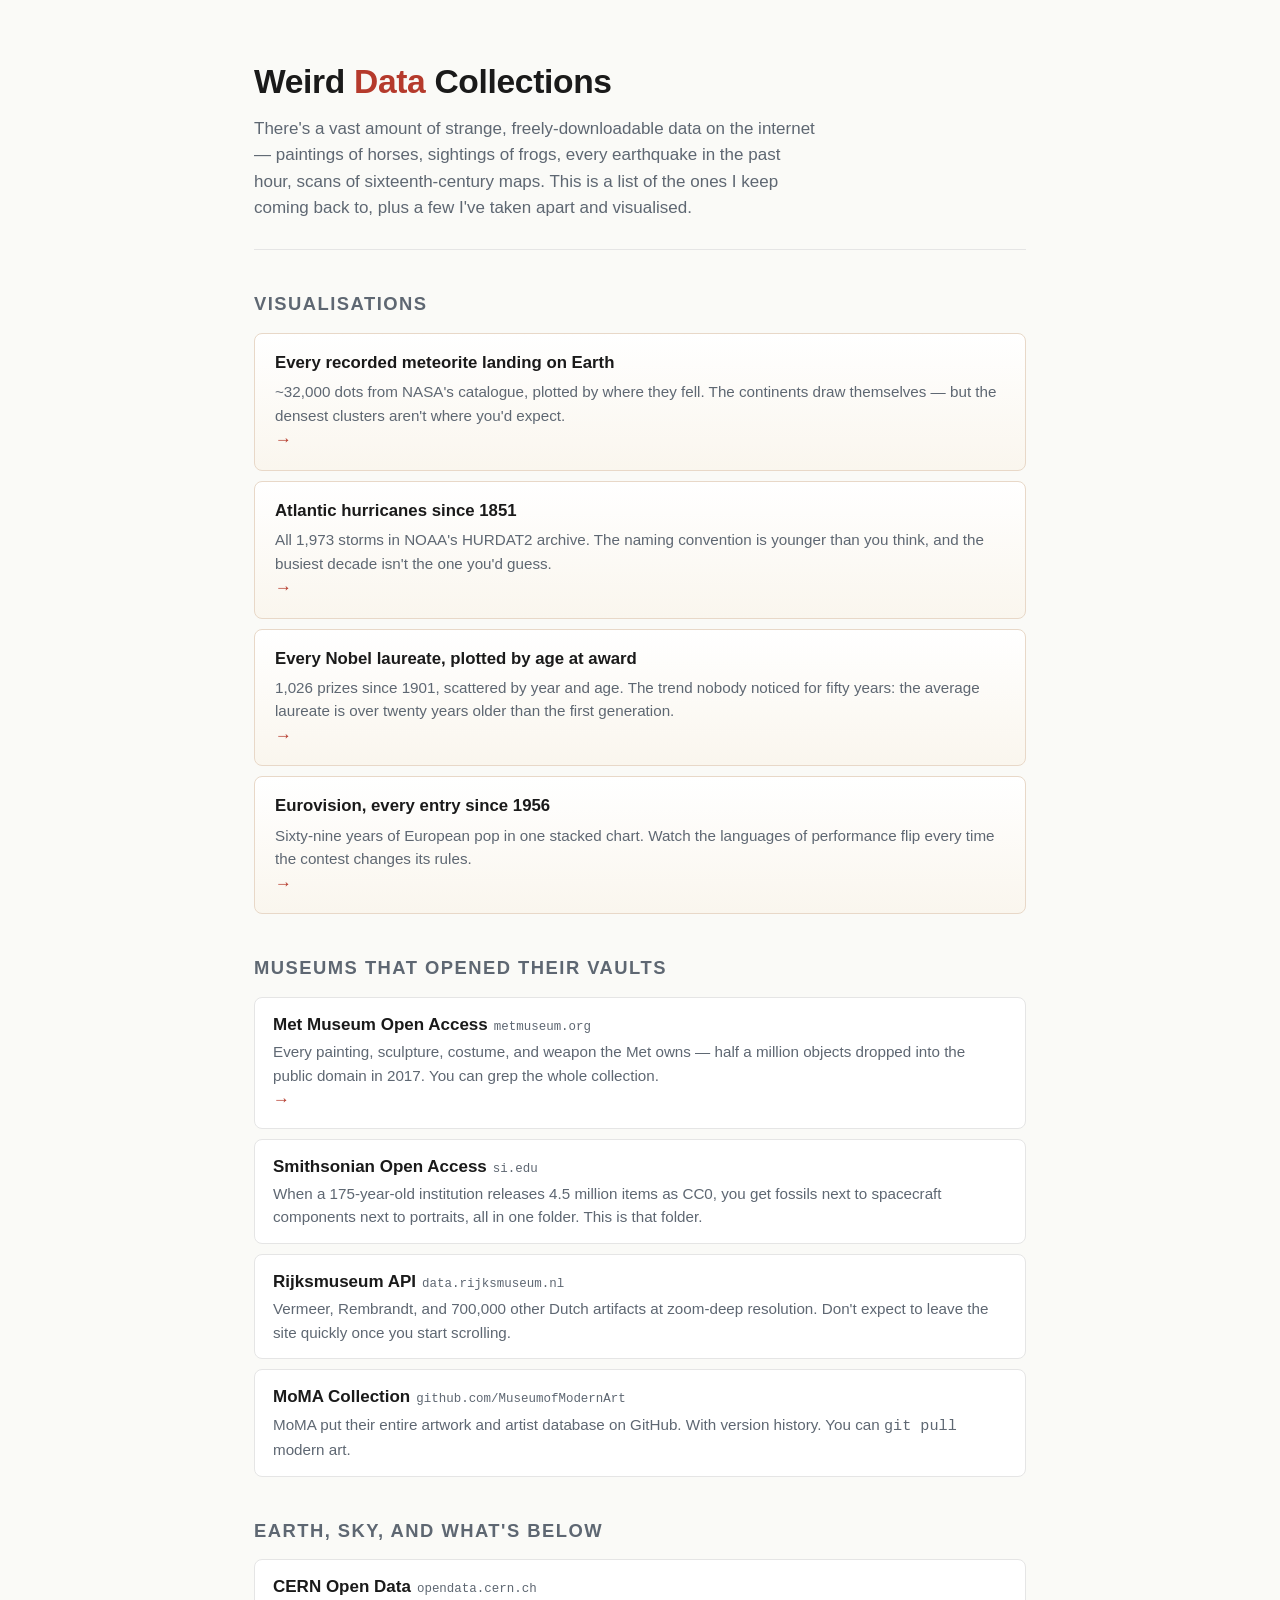
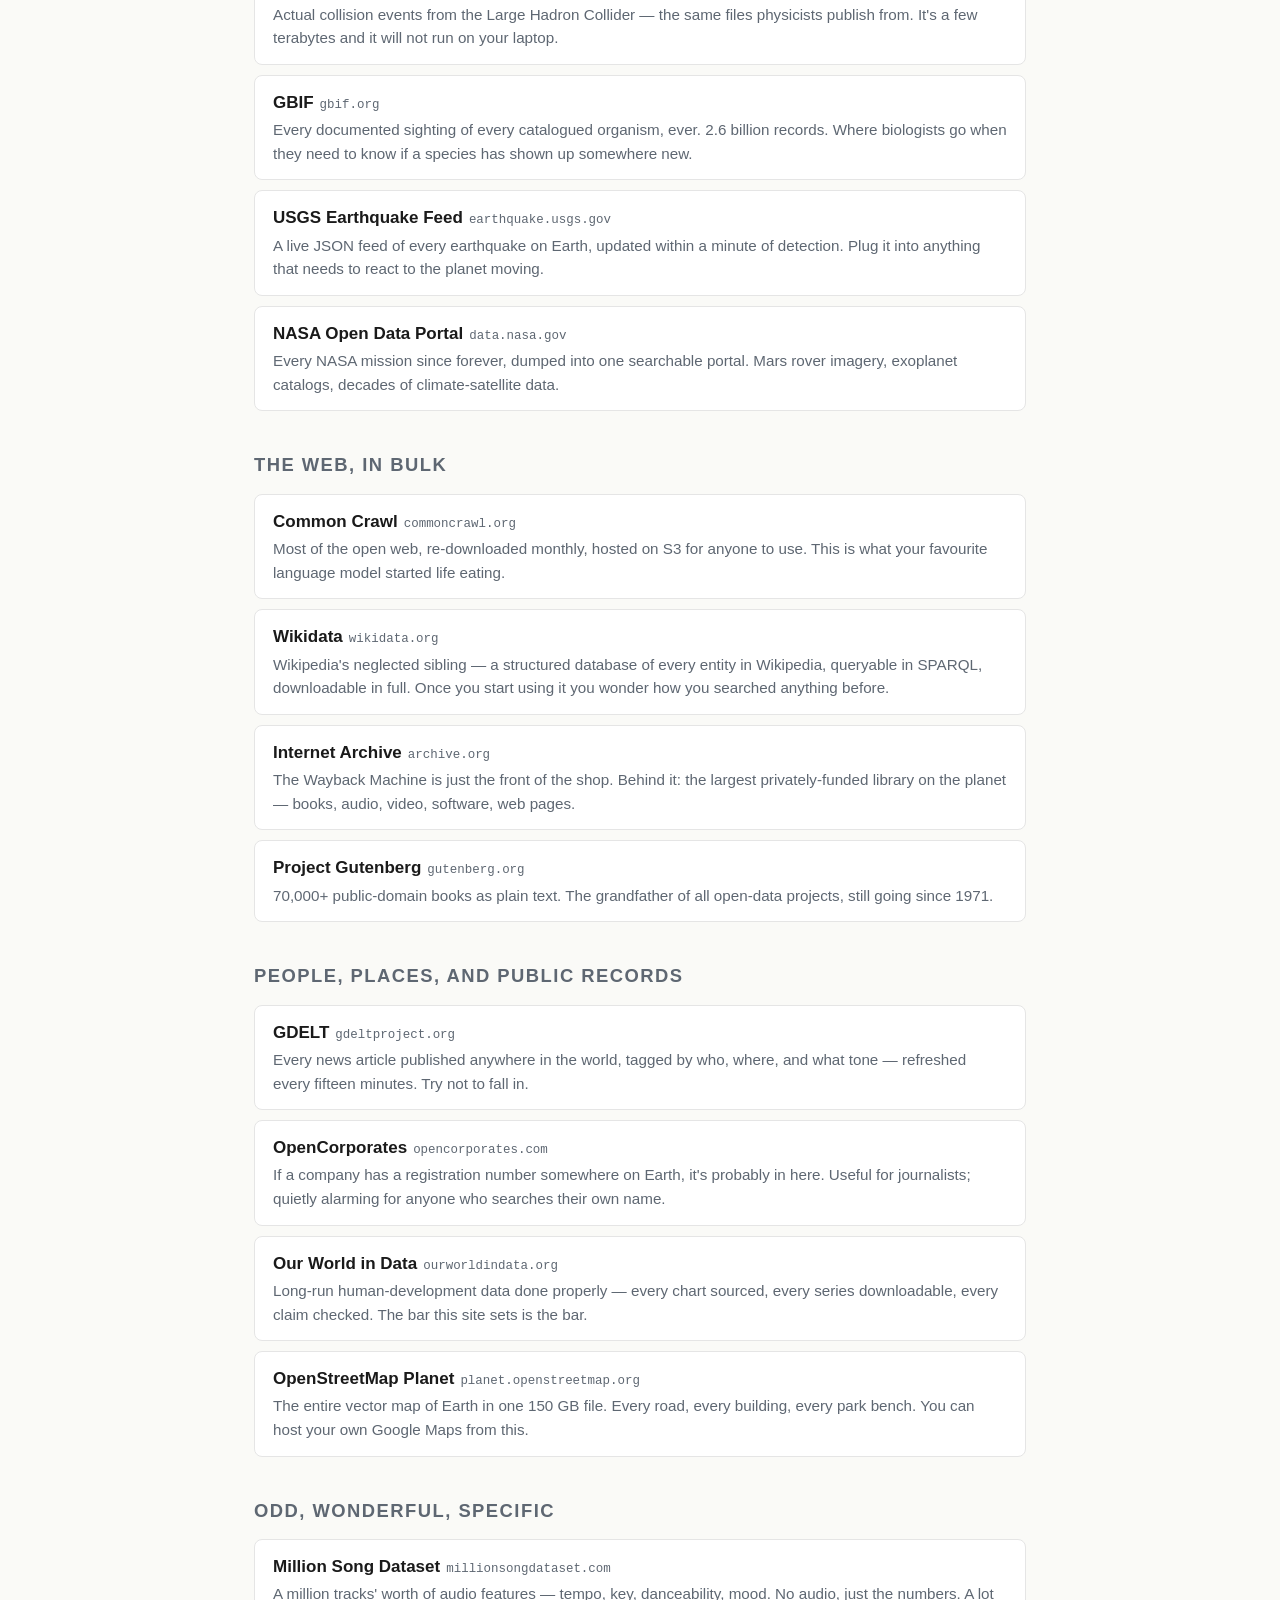
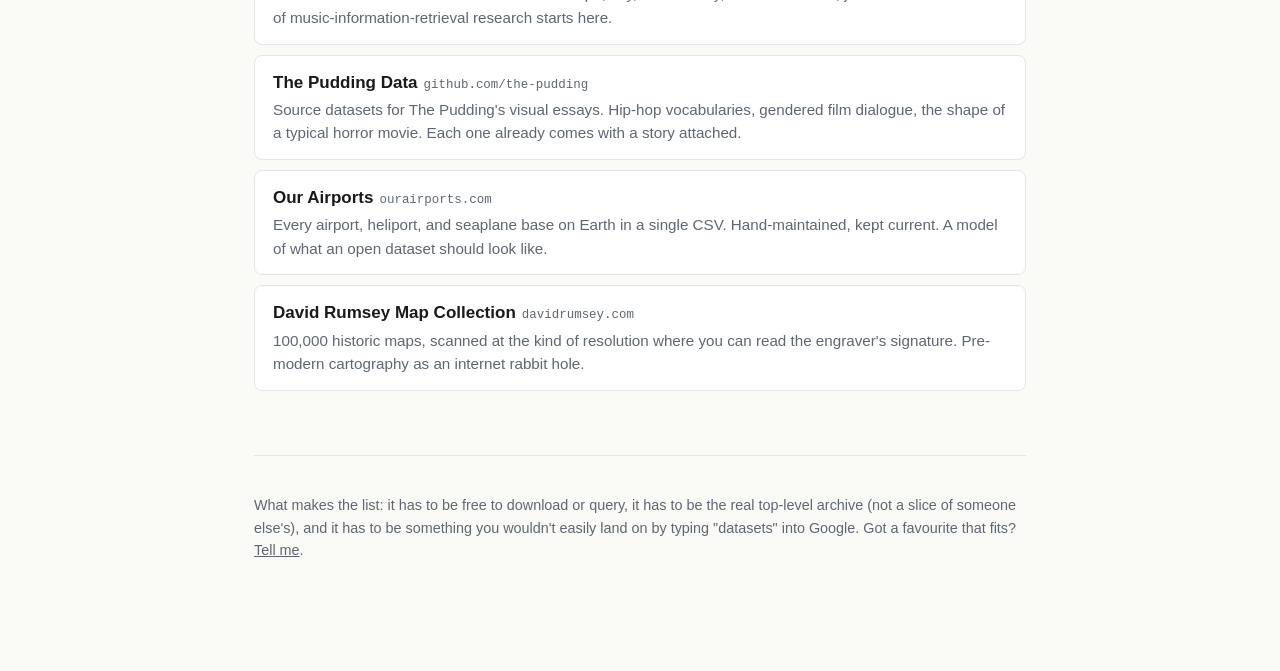
==== commit 28b1b274: "Add four data-story visualisation pages: meteorites, hurricanes, Nobel, Eurovision" ====
--- a/index.html
+++ b/index.html
@@ -78,8 +78,16 @@
     <div class="wrap">
         <header class="site">
             <h1><a href="/">Weird <span class="accent">Data</span> Collections</a></h1>
-            <p class="tagline">There's a vast amount of strange, freely-downloadable data on the internet — paintings of horses, sightings of frogs, every earthquake in the past hour, scans of sixteenth-century maps. This is a list of the ones I keep coming back to.</p>
+            <p class="tagline">There's a vast amount of strange, freely-downloadable data on the internet — paintings of horses, sightings of frogs, every earthquake in the past hour, scans of sixteenth-century maps. This is a list of the ones I keep coming back to, plus a few I've taken apart and visualised.</p>
         </header>
+
+        <h2>Visualisations</h2>
+        <ul class="collections featured">
+            <li class="has-detail"><a class="title" href="/datasets/every-meteorite-landing/">Every recorded meteorite landing on Earth</a><span class="desc">~32,000 dots from NASA's catalogue, plotted by where they fell. The continents draw themselves — but the densest clusters aren't where you'd expect.</span></li>
+            <li class="has-detail"><a class="title" href="/datasets/atlantic-hurricanes-since-1851/">Atlantic hurricanes since 1851</a><span class="desc">All 1,973 storms in NOAA's HURDAT2 archive. The naming convention is younger than you think, and the busiest decade isn't the one you'd guess.</span></li>
+            <li class="has-detail"><a class="title" href="/datasets/every-nobel-laureate/">Every Nobel laureate, plotted by age at award</a><span class="desc">1,026 prizes since 1901, scattered by year and age. The trend nobody noticed for fifty years: the average laureate is over twenty years older than the first generation.</span></li>
+            <li class="has-detail"><a class="title" href="/datasets/eurovision-every-entry/">Eurovision, every entry since 1956</a><span class="desc">Sixty-nine years of European pop in one stacked chart. Watch the languages of performance flip every time the contest changes its rules.</span></li>
+        </ul>
 
         <h2>Museums That Opened Their Vaults</h2>
         <ul class="collections">
--- a/styles.css
+++ b/styles.css
@@ -67,12 +67,46 @@
     font-weight: 600;
 }
 
+ul.collections.featured li {
+    background: linear-gradient(180deg, #fff 0%, #faf6ee 100%);
+    border-color: #e8d8c8;
+    padding: 16px 20px;
+}
+ul.collections.featured li:hover { border-color: var(--accent); }
+ul.collections.featured a.title { font-size: 1.05rem; }
+ul.collections.featured .desc { margin-top: 4px; }
+
 nav.crumb { font-size: 0.9rem; color: var(--muted); margin-bottom: 24px; }
 nav.crumb a { color: var(--muted); text-decoration: none; border-bottom: 1px dotted var(--muted); }
 nav.crumb a:hover { color: var(--accent); border-bottom-color: var(--accent); }
 
+article header { margin-bottom: 28px; }
 article h1 { font-size: 2.2rem; margin: 0 0 6px; letter-spacing: -0.01em; }
 article .subtitle { color: var(--muted); margin: 0 0 36px; font-size: 1.05rem; max-width: 60ch; }
+article .kicker {
+    font-size: 0.78rem;
+    text-transform: uppercase;
+    letter-spacing: 0.12em;
+    color: var(--accent);
+    font-weight: 600;
+    margin: 0 0 6px;
+}
+article figure {
+    margin: 28px 0;
+    padding: 0;
+    background: var(--card);
+    border: 1px solid var(--rule);
+    border-radius: 8px;
+    overflow: hidden;
+}
+article figure svg { display: block; width: 100%; height: auto; }
+article figcaption {
+    padding: 12px 18px;
+    font-size: 0.88rem;
+    color: var(--muted);
+    border-top: 1px solid var(--rule);
+    background: #f9f8f4;
+}
 article h3 { margin-top: 40px; font-size: 1.25rem; }
 article p { margin: 14px 0; }
 article ul.body { padding-left: 22px; }
